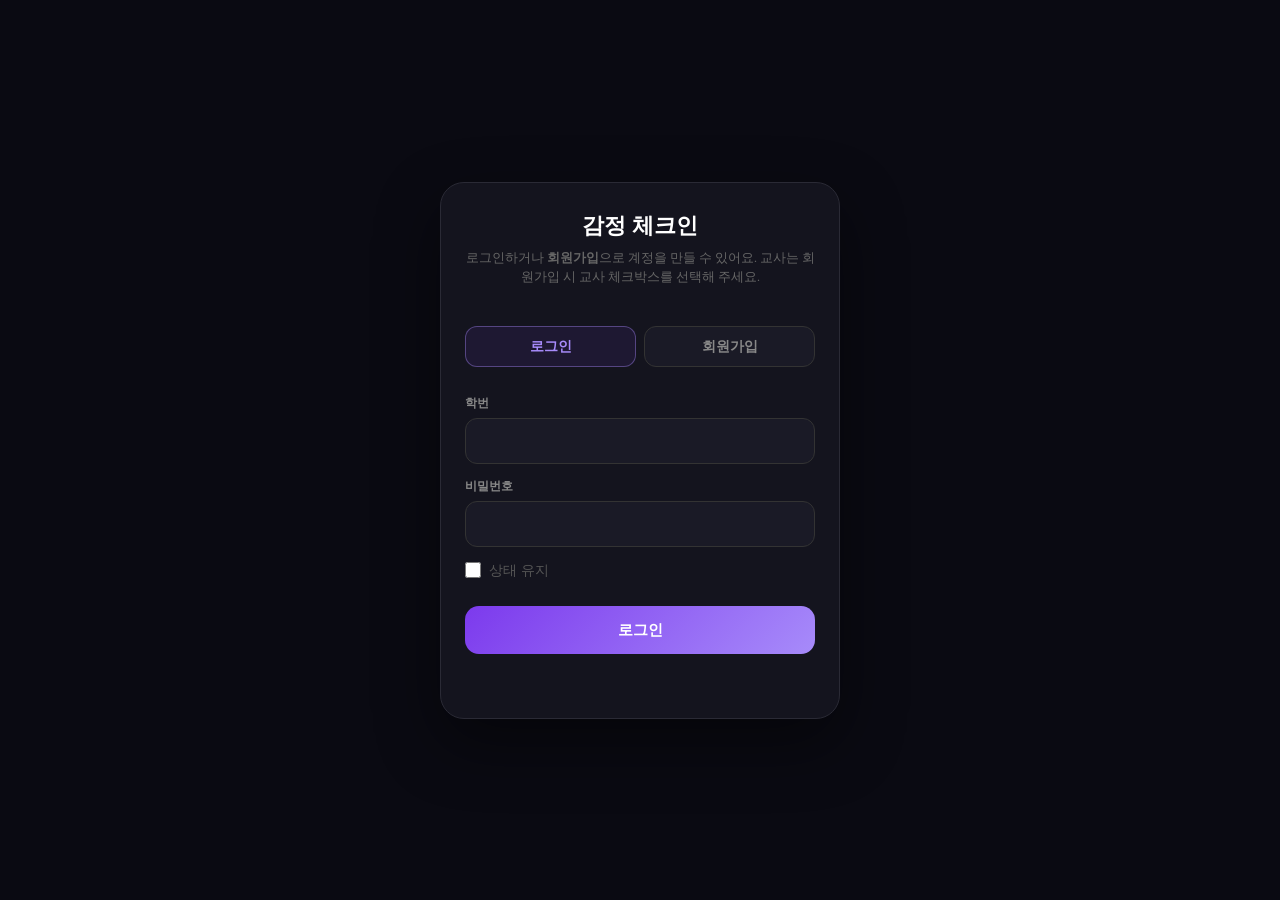
==== index.html @ 7adc5b98 "학번: numbers only, remove letter hint text" ====
<!DOCTYPE html>
<html lang="ko">
<head>
  <meta charset="UTF-8">
  <meta name="viewport" content="width=device-width, initial-scale=1.0">
  <title>감정 체크인</title>
  <link rel="icon" href="data:image/svg+xml,%3Csvg xmlns='http://www.w3.org/2000/svg' viewBox='0 0 32 32'%3E%3Ctext y='26' font-size='24'%3E💜%3C/text%3E%3C/svg%3E">
  <script>
    (function () {
      try {
        if (localStorage.getItem('emotion-checkin-theme') === 'light') {
          document.documentElement.setAttribute('data-theme', 'light');
        }
      } catch (e) {}
    })();
  </script>
  <link rel="stylesheet" href="css/style.css">
  <link rel="stylesheet" href="css/components.css">
  <link rel="stylesheet" href="css/theme-light.css">
  <link rel="stylesheet" href="css/animations.css">
</head>
<body class="student-app">

  <div id="auth-gate" class="auth-gate" aria-label="로그인">
    <div class="auth-card">
      <h1 class="auth-title">감정 체크인</h1>
      <p class="auth-lead">로그인하거나 <strong>회원가입</strong>으로 계정을 만들 수 있어요. 교사는 회원가입 시 교사 체크박스를 선택해 주세요.</p>
      <p id="auth-error-global" class="auth-msg auth-msg--error"></p>
      <div class="auth-tabs" role="tablist" aria-label="로그인 또는 회원가입">
        <button type="button" class="auth-tab active" id="auth-tab-login" role="tab" aria-selected="true" data-auth-tab="login">로그인</button>
        <button type="button" class="auth-tab" id="auth-tab-signup" role="tab" aria-selected="false" data-auth-tab="signup">회원가입</button>
      </div>
      <div id="auth-panel-login" class="auth-panel">
        <form id="form-login" class="auth-form" autocomplete="on">
          <label class="auth-label" for="login-userid">학번</label>
          <input class="auth-input" id="login-userid" autocomplete="username" inputmode="numeric" pattern="\d*" required>
          <label class="auth-label" for="login-password">비밀번호</label>
          <input class="auth-input" type="password" id="login-password" autocomplete="current-password" required>
          <label class="auth-check-label">
            <input type="checkbox" id="login-remember"> 상태 유지
          </label>
          <button type="submit" class="auth-submit">로그인</button>
          <p id="auth-error-login" class="auth-msg auth-msg--error"></p>
        </form>
      </div>
      <div id="auth-panel-signup" class="auth-panel" style="display:none;">
        <form id="form-signup" class="auth-form" autocomplete="on">
          <label class="auth-label" for="signup-name">이름</label>
          <input class="auth-input" id="signup-name" maxlength="30" placeholder="홍길동" autocomplete="name" required>
          <label class="auth-label" for="signup-userid">학번</label>
          <input class="auth-input" id="signup-userid" maxlength="20" autocomplete="username" inputmode="numeric" pattern="\d*" placeholder="숫자만 입력" required>
          <label class="auth-label" for="signup-password">비밀번호 <span class="auth-hint">(6자 이상)</span></label>
          <input class="auth-input" type="password" id="signup-password" autocomplete="new-password" required>
          <label class="auth-label" for="signup-password2">비밀번호 확인</label>
          <input class="auth-input" type="password" id="signup-password2" autocomplete="new-password" required>
          <label class="auth-check-label">
            <input type="checkbox" id="signup-is-teacher"
              onchange="var w=document.getElementById('signup-teacher-code-wrap');w.style.display=this.checked?'block':'none';"> 교사 계정으로 가입
          </label>
          <div id="signup-teacher-code-wrap" style="display:none;">
            <label class="auth-label" for="signup-teacher-code">교사 인증코드</label>
            <input class="auth-input" id="signup-teacher-code" maxlength="10" autocomplete="off" placeholder="인증코드 입력">
          </div>
          <button type="submit" class="auth-submit">가입하기</button>
          <p id="auth-error-signup" class="auth-msg auth-msg--error"></p>
        </form>
      </div>
    </div>
  </div>

  <div id="phone" class="phone" style="display:none;">
    <div class="status-bar">
      <span id="status-bar-clock" class="status-bar-clock" aria-live="polite" title="24시간 형식">--:--</span>
      <span class="status-bar-wifi" aria-hidden="true" title="Wi‑Fi">
        <svg xmlns="http://www.w3.org/2000/svg" width="20" height="20" viewBox="0 0 24 24" fill="none" stroke="currentColor" stroke-width="2" stroke-linecap="round" stroke-linejoin="round">
          <path d="M5 12.55a11 11 0 0 1 14.08 0" />
          <path d="M1.42 9a16 16 0 0 1 21.16 0" />
          <path d="M8.53 16.11a6 6 0 0 1 6.95 0" />
          <line x1="12" y1="20" x2="12.01" y2="20" />
        </svg>
      </span>
    </div>

    <!-- 홈 화면 -->
    <div class="screen active" id="s-home">
      <div class="scroll-area">
        <div id="teacher-banner" class="teacher-banner" style="display:none;" role="status">
          <div class="teacher-banner-inner">
            <span class="teacher-banner-label">전체 공지</span>
            <p class="teacher-banner-text" id="teacher-banner-text"></p>
            <button type="button" class="teacher-banner-close" id="teacher-banner-close" aria-label="닫기">×</button>
          </div>
        </div>
        <p class="home-display-name" id="home-display-name"></p>
        <p id="home-class-badge" class="home-class-badge" style="display:none;" role="status"></p>
        <p class="greeting">안녕하세요! 👋</p>
        <p class="sub">오늘 기분은 어때요?</p>
        <div class="big-card">
          <div class="emo-row">
            <div class="big-emo" id="today-emo">😊</div>
            <div class="emo-info">
              <h2 id="today-label">기분 좋음</h2>
              <p id="today-time">오늘 · --:--</p>
              <span class="emo-tag">😊 Happy</span>
            </div>
          </div>
        </div>
        <p class="section-title">최근 기록</p>
        <div id="recent-logs"></div>
      </div>
    </div>

    <!-- 기록 화면 -->
    <div class="screen" id="s-hist">
      <div class="screen-header">
        <h1>기록 목록</h1>
        <p>모든 감정 기록을 확인하세요</p>
      </div>
      <div class="scroll-area">
        <div id="history-list"></div>
      </div>
    </div>

    <!-- 통계 화면 -->
    <div class="screen" id="s-stat">
      <div class="screen-header">
        <h1>통계</h1>
        <p>이번 주 감정 흐름</p>
      </div>
      <div class="scroll-area">
        <div class="stats-row">
          <div class="stats-mini">
            <div class="stats-num" id="total-count">0</div>
            <div class="stats-lbl">총 기록</div>
          </div>
          <div class="stats-mini">
            <div class="stats-num" id="top-emo">-</div>
            <div class="stats-lbl">최다 감정</div>
          </div>
          <div class="stats-mini">
            <div class="stats-num" id="streak">0</div>
            <div class="stats-lbl">연속 기록</div>
          </div>
        </div>
        <div class="stat-card">
          <p class="stat-title">주간 감정 차트</p>
          <div class="week-bars" id="week-chart"></div>
        </div>
        <div class="stat-card">
          <p class="stat-title">감정 비율</p>
          <div id="ratio-chart"></div>
        </div>
        <div class="stat-card">
          <p class="stat-title">감정 달력</p>
          <p class="stat-cal-desc">날짜를 누르면 그날 기록과 메모를 볼 수 있어요.</p>
          <div class="student-cal-nav">
            <button type="button" class="student-cal-nav-btn" id="student-cal-prev" aria-label="이전 달">◀</button>
            <span id="student-cal-label" class="student-cal-label">—</span>
            <button type="button" class="student-cal-nav-btn" id="student-cal-next" aria-label="다음 달">▶</button>
          </div>
          <div class="student-cal-weekdays" aria-hidden="true">
            <span>일</span><span>월</span><span>화</span><span>수</span><span>목</span><span>금</span><span>토</span>
          </div>
          <div id="student-calendar" class="student-cal-grid"></div>
          <div id="student-day-detail" class="student-day-detail">
            <p class="student-day-placeholder">날짜를 선택해 주세요</p>
          </div>
        </div>
      </div>
    </div>

    <!-- 설정 화면 -->
    <div class="screen" id="s-set">
      <div class="screen-header">
        <h1>설정</h1>
        <p>앱 환경을 설정하세요</p>
      </div>
      <div class="scroll-area">
        <div style="text-align:center;margin-bottom:20px;">
          <div class="avatar-circle">🎓</div>
          <p class="profile-name" id="settings-profile-name">—</p>
          <p class="profile-sub" id="profile-readonly-summary"></p>
          <p class="profile-sub">이름·번호(자리) 등 변경은 선생님께 요청해 주세요.</p>
        </div>
        <div class="set-section">
          <p class="set-label">학급 연결</p>
          <p class="set-sub" id="settings-class-hint">선생님이 알려 준 학급 코드를 입력하면 홈에 학급 이름이 표시돼요. (로그인 화면에서는 연결할 수 없어요.)</p>
          <p id="settings-class-linked" class="settings-class-linked" style="display:none;"></p>
          <div id="settings-class-form-wrap">
            <label class="auth-label" for="settings-class-code-input">학급 코드</label>
            <input class="name-input" id="settings-class-code-input" maxlength="12" autocomplete="off" autocapitalize="characters" placeholder="6자리 코드" inputmode="text" style="width:100%;max-width:280px;box-sizing:border-box;">
            <div style="margin-top:10px;display:flex;flex-wrap:wrap;gap:8px;align-items:center;">
              <button type="button" class="profile-unlock-btn" id="settings-class-link-btn">연결하기</button>
              <button type="button" class="profile-unlock-btn" id="settings-class-unlink-btn" style="opacity:0.85;">연결 해제</button>
            </div>
          </div>
          <p id="settings-class-msg" class="auth-msg" style="margin-top:10px;"></p>
        </div>
        <div class="set-section">
          <div class="set-row">
            <div><p class="set-label">다크 모드</p></div>
            <div class="toggle on" id="t-dark" role="switch" aria-checked="true" aria-label="다크 모드"></div>
          </div>
        </div>
        <div class="set-section">
          <div class="set-row" onclick="signOutStudent()" style="cursor:pointer">
            <p class="set-label set-text-muted">로그아웃</p>
            <span class="set-text-arrow">→</span>
          </div>
        </div>
        <div class="set-section">
          <p class="set-label" style="color:#f87171;">계정 삭제</p>
          <p class="set-sub">이 기기에 저장된 <strong>로그인 정보·감정 기록·학급 코드 연결</strong>이 모두 지워져요. 되돌릴 수 없어요.</p>
          <label class="auth-label" for="settings-delete-account-password">비밀번호 확인</label>
          <input class="name-input" type="password" id="settings-delete-account-password" autocomplete="current-password" placeholder="현재 비밀번호" style="width:100%;max-width:280px;box-sizing:border-box;">
          <div style="margin-top:12px;">
            <button type="button" class="profile-unlock-btn" id="settings-delete-account-btn" style="border-color:#f87171;color:#fca5a5;">계정 영구 삭제</button>
          </div>
          <p id="settings-delete-account-msg" class="auth-msg auth-msg--error" style="margin-top:10px;"></p>
        </div>
        <div class="set-section">
          <div class="set-row" onclick="clearData()" style="cursor:pointer">
            <p class="set-label" style="color:#f472b6;">데이터 초기화</p>
            <span class="set-text-arrow">→</span>
          </div>
          <div class="set-row">
            <p class="set-label set-text-version">앱 버전</p>
            <span class="set-text-version" style="font-size:12px;">v1.0.0</span>
          </div>
        </div>
      </div>
    </div>

    <!-- 하단 네비게이션 -->
    <div class="nav-bar">
      <button class="nav-btn active" id="nb-home" onclick="showScreen('home')">
        <span class="icon">🏠</span><span class="label">홈</span>
      </button>
      <button class="nav-btn" id="nb-hist" onclick="showScreen('hist')">
        <span class="icon">📋</span><span class="label">기록</span>
      </button>
      <button class="nav-center" onclick="openModal()">➕</button>
      <button class="nav-btn" id="nb-stat" onclick="showScreen('stat')">
        <span class="icon">📊</span><span class="label">통계</span>
      </button>
      <button class="nav-btn" id="nb-set" onclick="showScreen('set')">
        <span class="icon">⚙️</span><span class="label">설정</span>
      </button>
    </div>

    <!-- 감정 입력 모달 -->
    <div class="modal-overlay" id="modal" onclick="if(event.target===this)closeModal()">
      <div class="modal">
        <div class="modal-handle"></div>
        <p class="modal-title">오늘 기분이 어때요?</p>
        <div class="emo-picker">
          <button class="emo-opt selected" data-emo="😊" data-label="기분 좋음" onclick="pickEmo(this)">😊</button>
          <button class="emo-opt" data-emo="😐" data-label="보통" onclick="pickEmo(this)">😐</button>
          <button class="emo-opt" data-emo="😢" data-label="슬픔" onclick="pickEmo(this)">😢</button>
          <button class="emo-opt" data-emo="😡" data-label="화남" onclick="pickEmo(this)">😡</button>
          <button class="emo-opt" data-emo="😴" data-label="피곤함" onclick="pickEmo(this)">😴</button>
        </div>
        <textarea class="note-input" id="note-input" rows="3"
          placeholder="오늘 있었던 일을 짧게 적어보세요 (선택)"></textarea>
        <button class="save-btn" onclick="saveEmo()">저장하기 ✓</button>
      </div>
    </div>
  </div>

  <script src="js/core/paths.js"></script>
  <script src="js/core/api.js"></script>
  <script src="js/core/cross-tab.js"></script>
  <script src="js/core/storage.js"></script>
  <script src="js/core/student-accounts.js"></script>
  <script src="js/student/charts.js"></script>
  <script src="js/student/ui.js"></script>
  <script src="js/student/student-class-link.js"></script>
  <script src="js/student/auth.js"></script>
  <script src="js/student/theme.js"></script>
  <script src="js/student/app.js"></script>
</body>
</html>
---- css/style.css ----
/* ===========================
   css/style.css
   전체 색상, 폰트, 기본 레이아웃
=========================== */

@import url('https://fonts.googleapis.com/css2?family=Nunito:wght@400;600;700;800&display=swap');

* {
  margin: 0;
  padding: 0;
  box-sizing: border-box;
}

body {
  background: #0a0a12;
  display: flex;
  justify-content: center;
  align-items: center;
  min-height: 100vh;
  font-family: 'Nunito', sans-serif;
}

/* 폰 전체 틀 */
.phone {
  width: 375px;
  height: 780px;
  border-radius: 44px;
  background: #0f0f14;
  border: 2px solid #2a2a35;
  overflow: hidden;
  display: flex;
  flex-direction: column;
  position: relative;
  box-shadow: 0 32px 80px rgba(0, 0, 0, 0.5);
}

/* 상단 상태바 */
.status-bar {
  display: flex;
  justify-content: space-between;
  align-items: center;
  padding: 14px 24px 6px;
  font-size: 12px;
  font-weight: 700;
  color: #fff;
  flex-shrink: 0;
}

.status-bar-clock {
  font-variant-numeric: tabular-nums;
  letter-spacing: 0.03em;
  min-width: 5.2em;
  text-align: left;
}

.status-bar-wifi {
  display: flex;
  align-items: center;
  opacity: 0.92;
}

.status-bar-wifi svg {
  display: block;
}

/* 화면 전환 영역 */
.screen {
  flex: 1;
  overflow: hidden;
  display: none;
  flex-direction: column;
}

.screen.active {
  display: flex;
}

/* 스크롤 영역 */
.scroll-area {
  flex: 1;
  overflow-y: auto;
  padding: 0 20px 20px;
  scrollbar-width: none;
}

.scroll-area::-webkit-scrollbar {
  display: none;
}

/* 화면 상단 헤더 */
.screen-header {
  padding: 0 20px 12px;
  flex-shrink: 0;
}

.screen-header h1 {
  font-size: 22px;
  font-weight: 800;
  color: #fff;
  margin: 10px 0 2px;
}

.screen-header p {
  font-size: 12px;
  color: #666;
}

/* 텍스트 스타일 */
.greeting {
  font-size: 22px;
  font-weight: 800;
  color: #fff;
  margin: 12px 0 4px;
}

.sub {
  font-size: 13px;
  color: #888;
  margin-bottom: 16px;
}

.section-title {
  font-size: 13px;
  font-weight: 700;
  color: #888;
  letter-spacing: 0.5px;
  text-transform: uppercase;
  margin: 16px 0 10px;
}

/* 설정 화면 텍스트 */
.profile-name {
  color: #fff;
  font-weight: 700;
  font-size: 16px;
  margin: 4px 0 2px;
}

.profile-sub {
  color: #666;
  font-size: 12px;
}

.grade-text {
  color: #a78bfa;
  font-weight: 700;
  font-size: 14px;
}

/* 통계 숫자 */
.stats-num {
  font-size: 28px;
  font-weight: 800;
  color: #a78bfa;
  margin: 0 0 2px;
}

.stats-lbl {
  font-size: 12px;
  color: #666;
}

/* ===========================
   데스크톱 / 큰 화면
   폰 목업을 유지하되 PC에서 높이·너비를 쓰기 좋게 맞춤
=========================== */
@media (min-width: 768px) {
  body.student-app {
    padding: 20px;
    align-items: flex-start;
    min-height: 100vh;
  }

  body.student-app .phone {
    width: min(420px, calc(100vw - 40px));
    height: min(780px, calc(100vh - 40px));
    max-height: none;
    border-radius: 36px;
  }
}

@media (min-width: 1024px) {
  body.student-app {
    align-items: center;
  }

  body.student-app .phone {
    width: min(480px, calc(100vw - 48px));
    height: min(860px, calc(100vh - 48px));
  }
}
---- css/components.css ----
/* ===========================
   css/components.css
   카드, 버튼, 네비게이션 등 부품 스타일
=========================== */

/* 오늘 감정 큰 카드 */
.big-card {
  background: linear-gradient(135deg, #1e1e2e, #252535);
  border-radius: 24px;
  padding: 20px;
  margin-bottom: 14px;
  border: 1px solid #2e2e42;
}

.big-card .emo-row {
  display: flex;
  align-items: center;
  gap: 14px;
}

.big-emo {
  font-size: 52px;
  line-height: 1;
}

.emo-info h2 {
  font-size: 18px;
  font-weight: 800;
  color: #fff;
  margin: 0 0 4px;
}

.emo-info p {
  font-size: 12px;
  color: #888;
  margin: 0;
}

.emo-tag {
  display: inline-block;
  background: #2e2e42;
  color: #aaa;
  font-size: 11px;
  border-radius: 8px;
  padding: 3px 10px;
  margin-top: 8px;
}

/* 최근 기록 카드 */
.log-card {
  background: #1a1a26;
  border-radius: 16px;
  padding: 14px;
  margin-bottom: 10px;
  border: 1px solid #252535;
  display: flex;
  align-items: center;
  gap: 12px;
}

.log-emo {
  font-size: 28px;
  flex-shrink: 0;
}

.log-info {
  flex: 1;
}

.log-info .log-title {
  font-size: 14px;
  font-weight: 700;
  color: #e8e8f0;
  margin: 0 0 2px;
}

.log-info .log-sub {
  font-size: 12px;
  color: #666;
  margin: 0;
}

.log-time {
  font-size: 11px;
  color: #555;
  text-align: right;
}

/* 기록 목록 아이템 */
.hist-item {
  background: #1a1a26;
  border-radius: 16px;
  padding: 14px 16px;
  margin-bottom: 10px;
  border: 1px solid #252535;
  display: flex;
  align-items: center;
  gap: 12px;
}

.hist-date {
  font-size: 10px;
  color: #666;
  background: #22223a;
  padding: 3px 8px;
  border-radius: 8px;
  white-space: nowrap;
}

/* 통계 카드 */
.stat-card {
  background: #1a1a26;
  border-radius: 20px;
  padding: 18px;
  margin-bottom: 14px;
  border: 1px solid #252535;
}

.stat-title {
  font-size: 13px;
  font-weight: 700;
  color: #888;
  margin: 0 0 14px;
}

.stats-row {
  display: flex;
  gap: 10px;
  margin-bottom: 14px;
}

.stats-mini {
  flex: 1;
  background: #1e1e2e;
  border-radius: 14px;
  padding: 14px;
  text-align: center;
  border: 1px solid #252535;
}

/* 주간 차트 */
.week-bars {
  display: flex;
  align-items: flex-end;
  gap: 6px;
  height: 70px;
}

.bar-wrap {
  flex: 1;
  display: flex;
  flex-direction: column;
  align-items: center;
  gap: 4px;
  height: 100%;
  justify-content: flex-end;
}

.bar {
  width: 100%;
  border-radius: 6px 6px 0 0;
}

.bar-lbl {
  font-size: 10px;
  color: #666;
}

/* 감정 비율 바 */
.ratio-row {
  display: flex;
  align-items: center;
  gap: 10px;
  margin-bottom: 10px;
}

.ratio-emo {
  font-size: 18px;
  width: 28px;
  text-align: center;
}

.ratio-bar-bg {
  flex: 1;
  height: 8px;
  background: #2a2a38;
  border-radius: 4px;
  overflow: hidden;
}

.ratio-bar-fill {
  height: 100%;
  border-radius: 4px;
  transition: width 0.5s ease;
}

.ratio-pct {
  font-size: 12px;
  color: #888;
  min-width: 30px;
  text-align: right;
}

.stat-cal-desc {
  font-size: 11px;
  color: #666;
  line-height: 1.4;
  margin: -8px 0 12px;
}

/* 통계 — 감정 달력 */
.student-cal-nav {
  display: flex;
  align-items: center;
  justify-content: space-between;
  margin-bottom: 8px;
}

.student-cal-nav-btn {
  padding: 6px 12px;
  border: 1px solid #333;
  border-radius: 10px;
  background: #252535;
  color: #ccc;
  font-size: 12px;
  cursor: pointer;
  font-family: 'Nunito', sans-serif;
}

.student-cal-nav-btn:active {
  background: #333;
}

.student-cal-label {
  font-size: 14px;
  font-weight: 800;
  color: #e8e8f0;
}

.student-cal-weekdays {
  display: grid;
  grid-template-columns: repeat(7, 1fr);
  gap: 3px;
  margin-bottom: 4px;
  text-align: center;
  font-size: 9px;
  font-weight: 700;
  color: #555;
}

.student-cal-grid {
  display: grid;
  grid-template-columns: repeat(7, 1fr);
  gap: 3px;
}

.student-cal-cell {
  aspect-ratio: 1;
  min-height: 0;
  min-width: 0;
  border: 1px solid #252535;
  border-radius: 8px;
  background: #1e1e2e;
  display: flex;
  flex-direction: column;
  align-items: center;
  justify-content: center;
  gap: 1px;
  padding: 2px;
  cursor: pointer;
  font-family: 'Nunito', sans-serif;
  color: inherit;
}

.student-cal-cell:hover:not(.student-cal-out):not(.student-cal-disabled) {
  border-color: #a78bfa66;
  background: #252038;
}

.student-cal-cell.student-cal-out {
  background: transparent;
  border-color: transparent;
  cursor: default;
  pointer-events: none;
}

.student-cal-cell.student-cal-disabled {
  cursor: default;
  opacity: 0.45;
}

.student-cal-cell.student-cal-today {
  border-color: #a78bfa88;
}

.student-cal-cell.student-cal-selected {
  border-color: #a78bfa;
  background: #1e1832;
}

.student-cal-cell .student-cal-daynum {
  font-size: 9px;
  font-weight: 700;
  color: #888;
}

.student-cal-cell .student-cal-emo {
  font-size: 14px;
  line-height: 1;
}

.student-day-detail {
  margin-top: 12px;
  padding: 12px;
  background: #16161f;
  border-radius: 14px;
  border: 1px solid #252535;
  min-height: 56px;
}

.student-day-placeholder {
  font-size: 12px;
  color: #555;
  margin: 0;
  text-align: center;
  padding: 6px 0;
}

.student-day-head {
  font-size: 12px;
  font-weight: 800;
  color: #a78bfa;
  margin: 0 0 10px;
}

.student-day-entry {
  padding: 8px 0;
  border-bottom: 1px solid #252535;
}

.student-day-entry:last-child {
  border-bottom: none;
  padding-bottom: 0;
}

.student-day-entry-top {
  display: flex;
  align-items: center;
  gap: 6px;
  margin-bottom: 2px;
}

.student-day-entry-emo {
  font-size: 18px;
}

.student-day-entry-label {
  font-size: 12px;
  font-weight: 700;
  color: #e8e8f0;
}

.student-day-entry-time {
  font-size: 10px;
  color: #555;
  margin-left: auto;
}

.student-day-entry-note {
  font-size: 11px;
  color: #888;
  line-height: 1.4;
  margin: 0;
  padding-left: 24px;
}

.student-day-empty {
  font-size: 12px;
  color: #666;
  margin: 0;
  text-align: center;
}

/* 하단 네비게이션 */
.nav-bar {
  height: 70px;
  background: #14141e;
  border-top: 1px solid #1e1e2e;
  display: flex;
  align-items: center;
  justify-content: space-around;
  padding: 0 8px;
  flex-shrink: 0;
}

.nav-btn {
  display: flex;
  flex-direction: column;
  align-items: center;
  gap: 3px;
  background: none;
  border: none;
  cursor: pointer;
  padding: 8px 10px;
  border-radius: 12px;
  flex: 1;
}

.nav-btn .icon {
  font-size: 20px;
}

.nav-btn .label {
  font-size: 10px;
  font-weight: 600;
  color: #555;
}

.nav-btn.active .label {
  color: #a78bfa;
}

.nav-center {
  width: 52px;
  height: 52px;
  border-radius: 50%;
  background: linear-gradient(135deg, #a78bfa, #7c3aed);
  display: flex;
  align-items: center;
  justify-content: center;
  font-size: 26px;
  cursor: pointer;
  border: none;
  box-shadow: 0 4px 20px rgba(167, 139, 250, 0.4);
  flex-shrink: 0;
  line-height: 1;
}

/* 모달 */
.modal-overlay {
  display: none;
  position: absolute;
  inset: 0;
  background: rgba(0, 0, 0, 0.7);
  z-index: 100;
  align-items: flex-end;
  border-radius: 44px;
  overflow: hidden;
}

.modal-overlay.open {
  display: flex;
}

.modal {
  background: #16161f;
  border-radius: 28px 28px 0 0;
  padding: 24px 20px 32px;
  width: 100%;
}

.modal-handle {
  width: 36px;
  height: 4px;
  background: #333;
  border-radius: 2px;
  margin: 0 auto 20px;
}

.modal-title {
  font-size: 18px;
  font-weight: 800;
  color: #fff;
  margin: 0 0 20px;
  text-align: center;
}

.emo-picker {
  display: flex;
  justify-content: space-around;
  margin-bottom: 20px;
}

.emo-opt {
  font-size: 36px;
  cursor: pointer;
  padding: 10px;
  border-radius: 14px;
  border: 2px solid transparent;
  background: none;
}

.emo-opt.selected {
  border-color: #a78bfa;
  background: #1e1832;
}

.note-input {
  width: 100%;
  background: #1e1e2c;
  border: 1px solid #2a2a3e;
  border-radius: 14px;
  color: #e8e8f0;
  font-family: 'Nunito', sans-serif;
  font-size: 14px;
  padding: 12px 14px;
  resize: none;
  outline: none;
}

.note-input::placeholder {
  color: #555;
}

.save-btn {
  width: 100%;
  background: linear-gradient(135deg, #a78bfa, #7c3aed);
  color: #fff;
  font-family: 'Nunito', sans-serif;
  font-size: 15px;
  font-weight: 800;
  border: none;
  border-radius: 16px;
  padding: 15px;
  cursor: pointer;
  margin-top: 14px;
}

/* 설정 화면 */
.set-section {
  background: #1a1a26;
  border-radius: 20px;
  padding: 18px;
  margin-bottom: 12px;
  border: 1px solid #252535;
}

.set-row {
  display: flex;
  align-items: center;
  justify-content: space-between;
  padding: 10px 0;
  border-bottom: 1px solid #252535;
}

.set-row:last-child {
  border-bottom: none;
}

.set-label {
  font-size: 14px;
  color: #ccc;
  font-weight: 600;
}

.set-sub {
  font-size: 12px;
  color: #666;
}

/* 토글 스위치 — OFF: 어두운 트랙·회색 손잡이 / ON: 보라 트랙·흰 손잡이 */
.toggle {
  width: 52px;
  height: 30px;
  border-radius: 15px;
  position: relative;
  cursor: pointer;
  flex-shrink: 0;
  box-sizing: border-box;
  background: #252532;
  border: 2px solid #4b4b5c;
  box-shadow: inset 0 2px 5px rgba(0, 0, 0, 0.45);
  transition: background 0.22s ease, border-color 0.22s ease, box-shadow 0.22s ease;
}

.toggle.on {
  background: linear-gradient(180deg, #a78bfa 0%, #6d28d9 55%, #5b21b6 100%);
  border-color: #c4b5fd;
  box-shadow:
    inset 0 1px 0 rgba(255, 255, 255, 0.28),
    0 0 0 1px rgba(124, 58, 237, 0.45),
    0 2px 10px rgba(109, 40, 217, 0.35);
}

.toggle::after {
  content: '';
  position: absolute;
  top: 50%;
  left: 3px;
  width: 22px;
  height: 22px;
  margin-top: -11px;
  background: #b8b8c8;
  border-radius: 50%;
  box-shadow: 0 2px 5px rgba(0, 0, 0, 0.4);
  transition: left 0.22s ease, background 0.22s ease, box-shadow 0.22s ease;
}

.toggle.on::after {
  left: calc(100% - 3px - 22px);
  background: #fff;
  box-shadow: 0 2px 8px rgba(0, 0, 0, 0.35);
}

.toggle:focus-visible {
  outline: 2px solid #a78bfa;
  outline-offset: 3px;
}

/* 이름 입력 */
.name-input {
  background: #252535;
  border: 1px solid #333;
  border-radius: 10px;
  color: #e8e8f0;
  font-family: 'Nunito', sans-serif;
  font-size: 14px;
  padding: 8px 12px;
  outline: none;
  width: 140px;
  text-align: right;
}

.name-input:disabled {
  opacity: 0.55;
  cursor: not-allowed;
}

/* 설정 — 매일 알림 시각 (type=time) */
.remind-time-block {
  margin-top: 4px;
  padding-top: 14px;
  border-top: 1px solid #252535;
}

.remind-time-block__label {
  display: flex;
  align-items: center;
  justify-content: space-between;
  gap: 12px;
  margin-bottom: 10px;
  font-size: 13px;
  font-weight: 700;
  color: #b8b8cc;
  font-family: 'Nunito', sans-serif;
}

.remind-time-block__badge {
  flex-shrink: 0;
  font-size: 10px;
  font-weight: 800;
  letter-spacing: 0.05em;
  padding: 4px 9px;
  border-radius: 8px;
  background: linear-gradient(180deg, #2a2438, #1e1a2e);
  color: #ddd6fe;
  border: 1px solid #a78bfa55;
}

.remind-time-block--off {
  opacity: 0.72;
}

.remind-time-block--off .remind-time-block__badge {
  opacity: 0.75;
}

.remind-time-input.name-input {
  width: 100%;
  max-width: none;
  min-height: 48px;
  padding: 12px 16px;
  font-size: 1.25rem;
  font-weight: 700;
  font-variant-numeric: tabular-nums;
  letter-spacing: 0.06em;
  border-radius: 14px;
  border-width: 2px;
  border-color: #3d3d52;
  text-align: center;
  box-sizing: border-box;
  color-scheme: dark;
  transition:
    border-color 0.2s ease,
    box-shadow 0.2s ease,
    background 0.2s ease;
}

.remind-time-input.name-input:hover:not(:disabled) {
  border-color: #5b5b72;
  background: #2a2a38;
}

.remind-time-input.name-input:focus {
  border-color: #a78bfa;
  box-shadow: 0 0 0 3px rgba(167, 139, 250, 0.28);
}

.remind-time-input.name-input::-webkit-calendar-picker-indicator {
  cursor: pointer;
  opacity: 0.9;
  padding: 4px;
  margin-left: 4px;
  border-radius: 8px;
  filter: invert(0.88) brightness(1.15);
}

.remind-time-input.name-input:hover:not(:disabled)::-webkit-calendar-picker-indicator {
  background: rgba(167, 139, 250, 0.2);
}

.profile-guard-field:disabled {
  opacity: 0.55;
  cursor: not-allowed;
}

.set-profile-unlock-row {
  display: flex;
  gap: 8px;
  align-items: stretch;
  margin-top: 6px;
}

.set-profile-unlock-row .name-input {
  flex: 1;
  width: auto;
  min-width: 0;
  text-align: left;
}

.profile-unlock-btn {
  flex-shrink: 0;
  padding: 8px 16px;
  border-radius: 10px;
  border: none;
  background: linear-gradient(135deg, #7c3aed, #a78bfa);
  color: #fff;
  font-weight: 700;
  font-size: 13px;
  cursor: pointer;
  font-family: 'Nunito', sans-serif;
}

/* 아바타 */
.avatar-circle {
  width: 60px;
  height: 60px;
  border-radius: 50%;
  background: linear-gradient(135deg, #a78bfa, #7c3aed);
  display: flex;
  align-items: center;
  justify-content: center;
  font-size: 28px;
  margin: 0 auto 8px;
}

/* 교사 화면에서 보낸 메시지 (홈 상단) */
.teacher-banner {
  margin-bottom: 14px;
}

.teacher-banner-inner {
  position: relative;
  background: linear-gradient(135deg, #1e1832, #252035);
  border: 1px solid #a78bfa44;
  border-radius: 16px;
  padding: 12px 36px 12px 14px;
}

.teacher-banner-label {
  display: block;
  font-size: 11px;
  font-weight: 800;
  color: #a78bfa;
  text-transform: uppercase;
  letter-spacing: 0.06em;
  margin-bottom: 4px;
}

.teacher-banner-text {
  font-size: 14px;
  color: #e8e8f0;
  line-height: 1.45;
  margin: 0;
}

.teacher-banner-close {
  position: absolute;
  top: 8px;
  right: 8px;
  width: 28px;
  height: 28px;
  border: none;
  border-radius: 8px;
  background: #ffffff14;
  color: #aaa;
  font-size: 18px;
  line-height: 1;
  cursor: pointer;
}

.teacher-banner-close:hover {
  background: #ffffff22;
  color: #fff;
}

/* 다른 창·탭 연동 안내 (설정) */
.sync-hint {
  font-size: 11px;
  color: #666;
  line-height: 1.5;
  padding: 8px 0 4px;
  margin: 0;
  border-bottom: 1px solid #252535;
}

.sync-hint strong {
  color: #a78bfa;
  font-weight: 700;
}

/* 로그인 / 회원가입 */
.auth-gate {
  position: fixed;
  inset: 0;
  z-index: 2000;
  display: flex;
  align-items: center;
  justify-content: center;
  padding: 24px;
  background: #0a0a12;
}

.auth-card {
  width: 100%;
  max-width: 400px;
  max-height: calc(100vh - 48px);
  overflow-y: auto;
  background: #14141e;
  border: 1px solid #2a2a35;
  border-radius: 24px;
  padding: 28px 24px 32px;
  box-shadow: 0 24px 64px rgba(0, 0, 0, 0.45);
}

.auth-title {
  font-size: 22px;
  font-weight: 800;
  color: #fff;
  text-align: center;
  margin: 0 0 8px;
}

.auth-lead {
  font-size: 13px;
  color: #666;
  text-align: center;
  line-height: 1.5;
  margin: 0 0 20px;
}

.auth-tabs {
  display: flex;
  gap: 8px;
  margin-bottom: 20px;
}

.auth-tab {
  flex: 1;
  padding: 10px;
  border: 1px solid #333;
  border-radius: 12px;
  background: #1a1a26;
  color: #888;
  font-size: 14px;
  font-weight: 700;
  font-family: 'Nunito', sans-serif;
  cursor: pointer;
}

.auth-tab.active {
  border-color: #a78bfa66;
  background: #1e1832;
  color: #a78bfa;
}

.auth-form {
  display: flex;
  flex-direction: column;
  gap: 6px;
}

.auth-label {
  font-size: 12px;
  font-weight: 700;
  color: #888;
  margin-top: 8px;
}

.auth-hint {
  font-weight: 600;
  color: #555;
}

.auth-input {
  width: 100%;
  padding: 12px 14px;
  border-radius: 12px;
  border: 1px solid #333;
  background: #1a1a26;
  color: #e8e8f0;
  font-size: 15px;
  font-family: 'Nunito', sans-serif;
  outline: none;
  box-sizing: border-box;
}

.auth-input:focus {
  border-color: #a78bfa88;
}

.auth-submit {
  margin-top: 16px;
  width: 100%;
  padding: 14px;
  border: none;
  border-radius: 14px;
  background: linear-gradient(135deg, #7c3aed, #a78bfa);
  color: #fff;
  font-size: 15px;
  font-weight: 800;
  font-family: 'Nunito', sans-serif;
  cursor: pointer;
}

.auth-submit:hover {
  filter: brightness(1.06);
}

.auth-check-label {
  display: flex;
  align-items: center;
  gap: 8px;
  font-size: 14px;
  color: var(--text-secondary, #555);
  margin: 8px 0 4px;
  cursor: pointer;
  user-select: none;
}
.auth-check-label input[type="checkbox"] {
  width: 16px;
  height: 16px;
  cursor: pointer;
  accent-color: var(--accent, #4f8ef7);
}

.auth-msg {
  font-size: 12px;
  min-height: 18px;
  margin: 8px 0 0;
  line-height: 1.4;
}

.auth-msg--error {
  color: #f472b6;
}

/* 삭제 완료 등 안내 (에러 클래스 제거 시 상속색이 검정이 되지 않도록) */
.auth-msg--info {
  color: #c4b8dc;
  font-weight: 600;
}

.auth-input--code {
  font-weight: 800;
  letter-spacing: 0.12em;
  text-transform: uppercase;
}

/* 홈 상단 이름 */
.home-display-name {
  font-size: 26px;
  font-weight: 800;
  color: #fff;
  margin: 4px 0 2px;
  letter-spacing: -0.02em;
}

.home-class-badge {
  font-size: 13px;
  font-weight: 700;
  color: #a5b4fc;
  margin: 0 0 6px;
  padding: 6px 12px;
  display: inline-block;
  border-radius: 999px;
  background: #1e1832;
  border: 1px solid #3730a355;
}

.settings-class-linked {
  font-size: 13px;
  font-weight: 700;
  color: #a5b4fc;
  margin: 8px 0 0;
  padding: 10px 12px;
  border-radius: 12px;
  background: #1e1832;
  border: 1px solid #3730a355;
}

.empty-state-hint {
  color: #555;
  font-size: 13px;
  text-align: center;
  margin: 0;
}

.set-text-muted {
  color: #888;
}

.set-text-arrow {
  color: #555;
}

.set-text-version {
  color: #555;
}
---- css/theme-light.css ----
/* ===========================
   css/theme-light.css
   학생 앱 라이트 테마 (설정 > 다크 모드 OFF)
=========================== */

html[data-theme="light"] body {
  background: #e8edf5;
}

html[data-theme="light"] .phone {
  background: #f8fafc;
  border-color: #cbd5e1;
  box-shadow: 0 32px 80px rgba(15, 23, 42, 0.12);
}

html[data-theme="light"] .status-bar {
  color: #0f172a;
}

html[data-theme="light"] .screen-header h1,
html[data-theme="light"] .greeting,
html[data-theme="light"] .profile-name,
html[data-theme="light"] .emo-info h2,
html[data-theme="light"] .modal-title,
html[data-theme="light"] .home-display-name {
  color: #0f172a;
}

html[data-theme="light"] .screen-header p,
html[data-theme="light"] .sub,
html[data-theme="light"] .profile-sub,
html[data-theme="light"] .stats-lbl,
html[data-theme="light"] .emo-info p,
html[data-theme="light"] .log-info .log-sub,
html[data-theme="light"] .log-time,
html[data-theme="light"] .section-title,
html[data-theme="light"] .stat-title,
html[data-theme="light"] .bar-lbl,
html[data-theme="light"] .ratio-pct,
html[data-theme="light"] .stat-cal-desc,
html[data-theme="light"] .student-cal-weekdays,
html[data-theme="light"] .student-cal-cell .student-cal-daynum,
html[data-theme="light"] .student-day-entry-time,
html[data-theme="light"] .student-day-entry-note,
html[data-theme="light"] .set-sub,
html[data-theme="light"] .sync-hint {
  color: #64748b;
}

html[data-theme="light"] .hist-date {
  color: #64748b;
  background: #e2e8f0;
}

html[data-theme="light"] .log-info .log-title,
html[data-theme="light"] .student-cal-label,
html[data-theme="light"] .student-day-entry-label,
html[data-theme="light"] .teacher-banner-text {
  color: #1e293b;
}

html[data-theme="light"] .big-card {
  background: linear-gradient(135deg, #f1f5f9, #e2e8f0);
  border-color: #cbd5e1;
}

html[data-theme="light"] .emo-tag {
  background: #e2e8f0;
  color: #475569;
}

html[data-theme="light"] .log-card,
html[data-theme="light"] .hist-item,
html[data-theme="light"] .stat-card,
html[data-theme="light"] .set-section {
  background: #fff;
  border-color: #e2e8f0;
}

html[data-theme="light"] .log-card:hover,
html[data-theme="light"] .hist-item:hover {
  background: #f1f5f9;
}

html[data-theme="light"] .stats-mini {
  background: #f1f5f9;
  border-color: #e2e8f0;
}

html[data-theme="light"] .ratio-bar-bg {
  background: #e2e8f0;
}

html[data-theme="light"] .student-cal-nav-btn {
  border-color: #cbd5e1;
  background: #f1f5f9;
  color: #334155;
}

html[data-theme="light"] .student-cal-nav-btn:active {
  background: #e2e8f0;
}

html[data-theme="light"] .student-cal-cell {
  border-color: #e2e8f0;
  background: #f8fafc;
}

html[data-theme="light"] .student-cal-cell:hover:not(.student-cal-out):not(.student-cal-disabled) {
  border-color: #a78bfa88;
  background: #f5f3ff;
}

html[data-theme="light"] .student-cal-cell.student-cal-selected {
  background: #ede9fe;
}

html[data-theme="light"] .student-day-detail {
  background: #f1f5f9;
  border-color: #e2e8f0;
}

html[data-theme="light"] .student-day-placeholder,
html[data-theme="light"] .student-day-empty {
  color: #64748b;
}

html[data-theme="light"] .student-day-entry {
  border-bottom-color: #e2e8f0;
}

html[data-theme="light"] .nav-bar {
  background: #fff;
  border-top-color: #e2e8f0;
}

html[data-theme="light"] .nav-btn .label {
  color: #94a3b8;
}

html[data-theme="light"] .modal-overlay {
  background: rgba(15, 23, 42, 0.35);
}

html[data-theme="light"] .modal {
  background: #fff;
}

html[data-theme="light"] .modal-handle {
  background: #cbd5e1;
}

html[data-theme="light"] .emo-opt.selected {
  background: #ede9fe;
}

html[data-theme="light"] .note-input {
  background: #f1f5f9;
  border-color: #cbd5e1;
  color: #1e293b;
}

html[data-theme="light"] .note-input::placeholder {
  color: #94a3b8;
}

html[data-theme="light"] .set-row {
  border-bottom-color: #e2e8f0;
}

html[data-theme="light"] .set-label {
  color: #334155;
}

html[data-theme="light"] .toggle:not(.on) {
  background: #e2e8f0;
  border-color: #94a3b8;
  box-shadow: inset 0 2px 4px rgba(15, 23, 42, 0.12);
}

html[data-theme="light"] .toggle:not(.on)::after {
  background: #fff;
  box-shadow: 0 1px 4px rgba(15, 23, 42, 0.25);
}

html[data-theme="light"] .toggle.on {
  border-color: #a78bfa;
  box-shadow:
    inset 0 1px 0 rgba(255, 255, 255, 0.35),
    0 0 0 1px rgba(109, 40, 217, 0.25),
    0 2px 12px rgba(109, 40, 217, 0.3);
}

html[data-theme="light"] .name-input {
  background: #f1f5f9;
  border-color: #cbd5e1;
  color: #1e293b;
}

html[data-theme="light"] .remind-time-block {
  border-top-color: #e2e8f0;
}

html[data-theme="light"] .remind-time-block__label {
  color: #475569;
}

html[data-theme="light"] .remind-time-block__badge {
  background: linear-gradient(180deg, #f5f3ff, #ede9fe);
  color: #5b21b6;
  border-color: #c4b5fd;
}

html[data-theme="light"] .remind-time-input.name-input {
  background: #fff;
  border-color: #cbd5e1;
  color: #0f172a;
  color-scheme: light;
}

html[data-theme="light"] .remind-time-input.name-input:hover:not(:disabled) {
  border-color: #94a3b8;
  background: #f8fafc;
}

html[data-theme="light"] .remind-time-input.name-input:focus {
  border-color: #8b5cf6;
  box-shadow: 0 0 0 3px rgba(139, 92, 246, 0.22);
}

html[data-theme="light"] .remind-time-input.name-input::-webkit-calendar-picker-indicator {
  filter: none;
  opacity: 1;
}

html[data-theme="light"] .remind-time-input.name-input:hover:not(:disabled)::-webkit-calendar-picker-indicator {
  background: rgba(139, 92, 246, 0.12);
}

html[data-theme="light"] .teacher-banner-inner {
  background: linear-gradient(135deg, #f5f3ff, #ede9fe);
  border-color: #c4b5fd;
}

html[data-theme="light"] .teacher-banner-close {
  background: rgba(15, 23, 42, 0.06);
  color: #64748b;
}

html[data-theme="light"] .teacher-banner-close:hover {
  background: rgba(15, 23, 42, 0.1);
  color: #0f172a;
}

html[data-theme="light"] .sync-hint {
  border-bottom-color: #e2e8f0;
}

html[data-theme="light"] .set-text-muted {
  color: #64748b !important;
}

html[data-theme="light"] .set-text-arrow {
  color: #94a3b8 !important;
}

html[data-theme="light"] .set-text-version {
  color: #64748b !important;
}

html[data-theme="light"] .empty-state-hint {
  color: #64748b;
}

/* 로그인·회원가입 */
html[data-theme="light"] .auth-gate {
  background: #e8edf5;
}

html[data-theme="light"] .auth-card {
  background: #fff;
  border-color: #cbd5e1;
  box-shadow: 0 24px 64px rgba(15, 23, 42, 0.08);
}

html[data-theme="light"] .auth-title {
  color: #0f172a;
}

html[data-theme="light"] .auth-lead {
  color: #64748b;
}

html[data-theme="light"] .auth-msg--info {
  color: #475569;
}

html[data-theme="light"] .auth-tab {
  border-color: #cbd5e1;
  background: #f8fafc;
  color: #64748b;
}

html[data-theme="light"] .auth-tab.active {
  background: #ede9fe;
  color: #6d28d9;
  border-color: #c4b5fd;
}

html[data-theme="light"] .auth-label {
  color: #475569;
}

html[data-theme="light"] .auth-hint {
  color: #94a3b8;
}

html[data-theme="light"] .auth-input {
  border-color: #cbd5e1;
  background: #f8fafc;
  color: #1e293b;
}

html[data-theme="light"] .settings-class-linked,
html[data-theme="light"] .home-class-badge {
  color: #4338ca;
  background: #eef2ff;
  border-color: #c7d2fe;
}
---- css/animations.css ----
/* ===========================
   css/animations.css
   화면 전환, 모달, 버튼 애니메이션
=========================== */

/* 화면 페이드인 */
.screen.active {
  animation: fadeIn 0.2s ease;
}

@keyframes fadeIn {
  from { opacity: 0; transform: translateY(8px); }
  to   { opacity: 1; transform: translateY(0); }
}

/* 모달 슬라이드업 */
.modal-overlay.open .modal {
  animation: slideUp 0.25s ease;
}

@keyframes slideUp {
  from { transform: translateY(100%); }
  to   { transform: translateY(0); }
}

/* 저장 버튼 누를 때 */
.save-btn:active {
  transform: scale(0.97);
  transition: transform 0.1s;
}

/* 이모지 선택 효과 */
.emo-opt {
  transition: transform 0.15s, border-color 0.15s;
}

.emo-opt:hover {
  transform: scale(1.1);
}

.emo-opt.selected {
  transform: scale(1.15);
}

/* 네비게이션 버튼 탭 효과 */
.nav-btn:active {
  transform: scale(0.92);
  transition: transform 0.1s;
}

.nav-center:active {
  transform: scale(0.92);
  transition: transform 0.1s;
}

/* 통계 비율 바 애니메이션 */
.ratio-bar-fill {
  animation: barGrow 0.6s ease both;
}

@keyframes barGrow {
  from { width: 0 !important; }
}

/* 카드 호버 */
.log-card:hover,
.hist-item:hover {
  background: #1e1e2e;
  transition: background 0.2s;
}
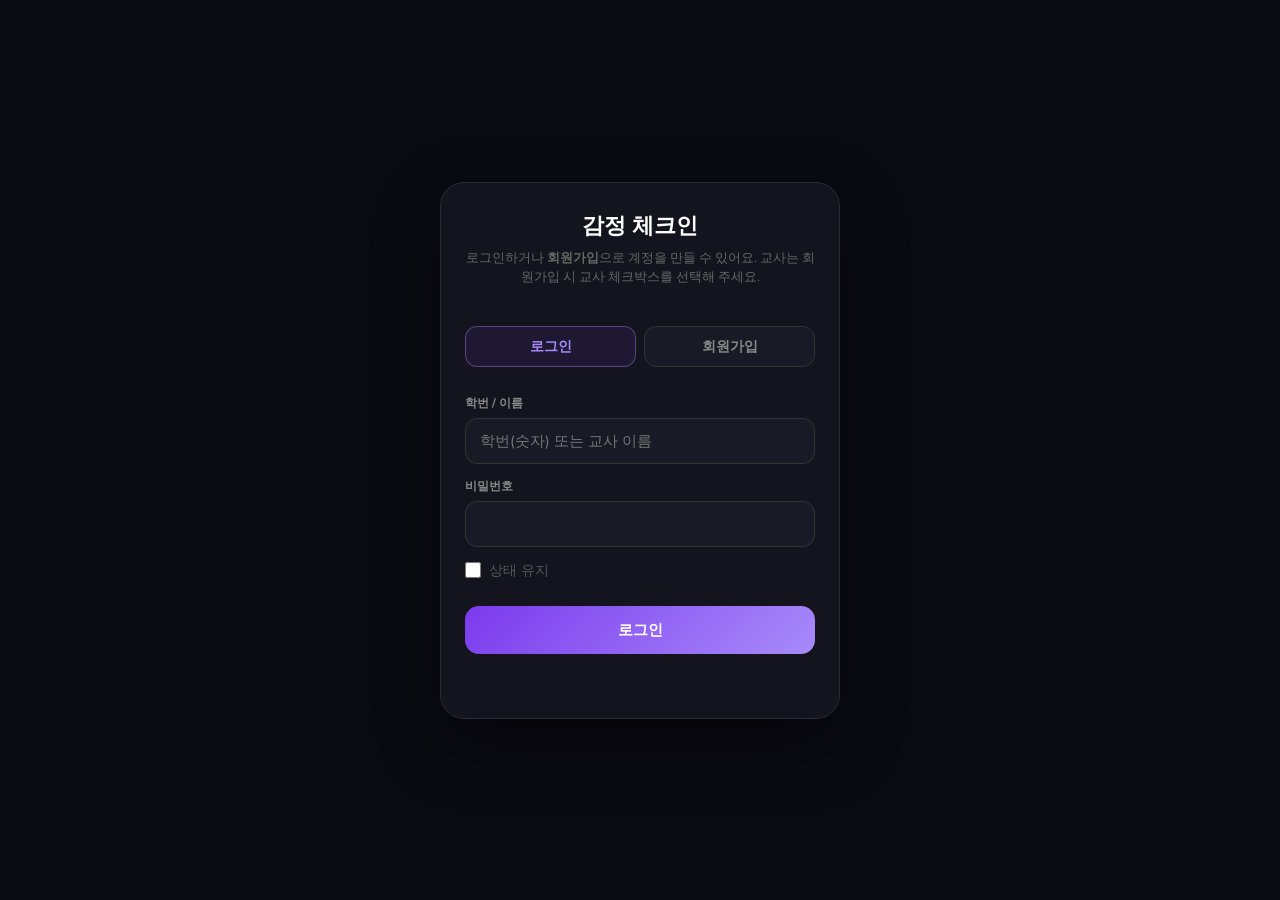
==== commit 14c0fc99: "로그인 시 교사 이름(문자) 입력 허용 - auth.js: 로그인 userId에서 숫자 전용 validateUserId 제거 - index.html: 로그인 라벨·placehold" ====
--- a/index.html
+++ b/index.html
@@ -32,8 +32,8 @@
       </div>
       <div id="auth-panel-login" class="auth-panel">
         <form id="form-login" class="auth-form" autocomplete="on">
-          <label class="auth-label" for="login-userid">학번</label>
-          <input class="auth-input" id="login-userid" autocomplete="username" inputmode="numeric" pattern="\d*" required>
+          <label class="auth-label" for="login-userid">학번 / 이름</label>
+          <input class="auth-input" id="login-userid" autocomplete="username" placeholder="학번(숫자) 또는 교사 이름" required>
           <label class="auth-label" for="login-password">비밀번호</label>
           <input class="auth-input" type="password" id="login-password" autocomplete="current-password" required>
           <label class="auth-check-label">
@@ -47,15 +47,17 @@
         <form id="form-signup" class="auth-form" autocomplete="on">
           <label class="auth-label" for="signup-name">이름</label>
           <input class="auth-input" id="signup-name" maxlength="30" placeholder="홍길동" autocomplete="name" required>
-          <label class="auth-label" for="signup-userid">학번</label>
-          <input class="auth-input" id="signup-userid" maxlength="20" autocomplete="username" inputmode="numeric" pattern="\d*" placeholder="숫자만 입력" required>
+          <div id="signup-userid-wrap">
+            <label class="auth-label" for="signup-userid">학번</label>
+            <input class="auth-input" id="signup-userid" maxlength="20" autocomplete="username" inputmode="numeric" pattern="\d*" placeholder="숫자만 입력" required>
+          </div>
+          <p id="signup-teacher-id-note" class="auth-hint" style="display:none;margin-bottom:10px;">이름이 로그인 아이디로 사용돼요.</p>
           <label class="auth-label" for="signup-password">비밀번호 <span class="auth-hint">(6자 이상)</span></label>
           <input class="auth-input" type="password" id="signup-password" autocomplete="new-password" required>
           <label class="auth-label" for="signup-password2">비밀번호 확인</label>
           <input class="auth-input" type="password" id="signup-password2" autocomplete="new-password" required>
           <label class="auth-check-label">
-            <input type="checkbox" id="signup-is-teacher"
-              onchange="var w=document.getElementById('signup-teacher-code-wrap');w.style.display=this.checked?'block':'none';"> 교사 계정으로 가입
+            <input type="checkbox" id="signup-is-teacher"> 교사 계정으로 가입
           </label>
           <div id="signup-teacher-code-wrap" style="display:none;">
             <label class="auth-label" for="signup-teacher-code">교사 인증코드</label>
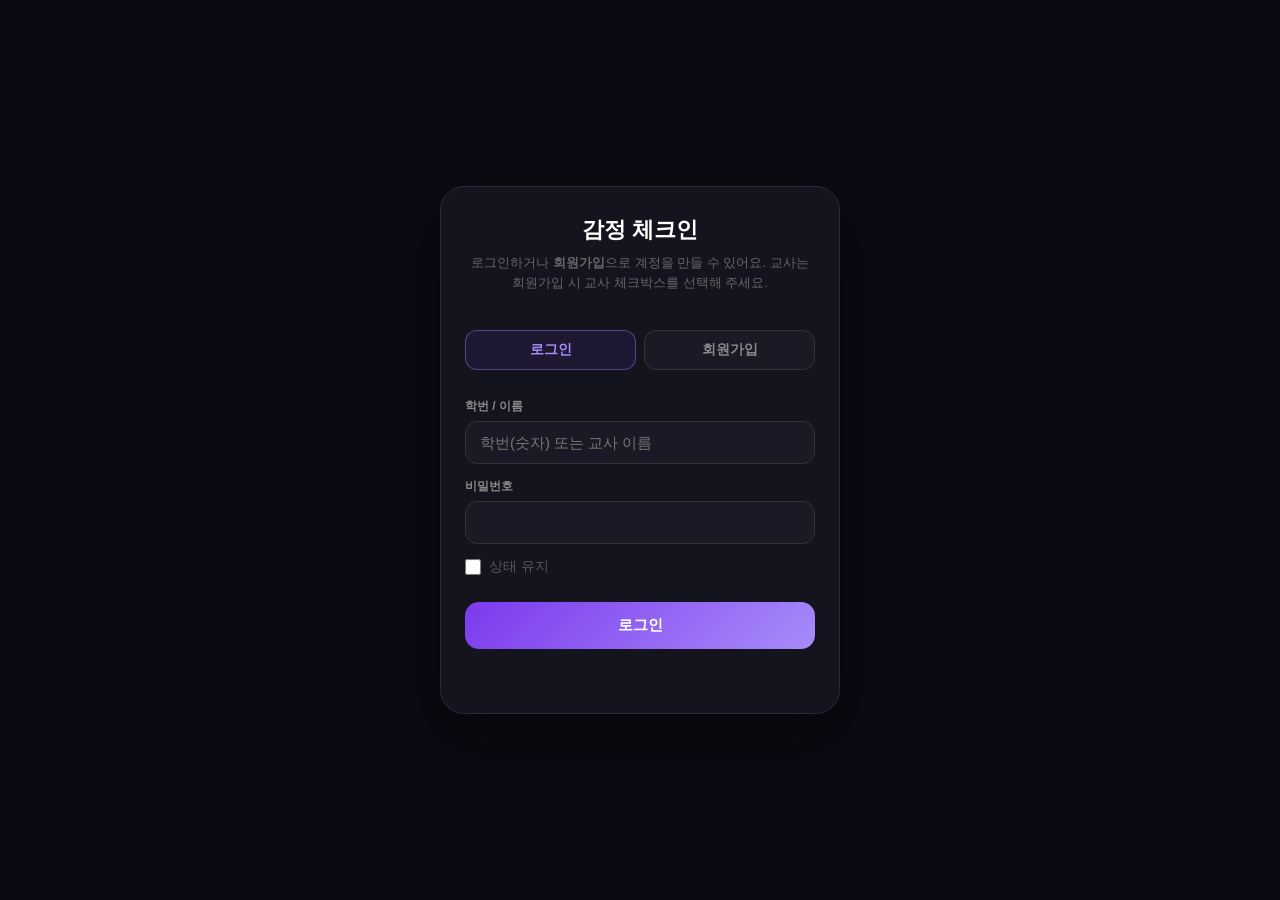
==== commit a1801903: "보안 감사 결과 추가 수정 [Code.gs] - joinClass: 교사가 학생을 자신의 학급에 추가 가능하도록 역할 분기 처리 - leaveClass: 교사가 자신의 학급 학생을" ====
--- a/index.html
+++ b/index.html
@@ -3,6 +3,15 @@
 <head>
   <meta charset="UTF-8">
   <meta name="viewport" content="width=device-width, initial-scale=1.0">
+  <!-- Content Security Policy: 외부 스크립트·스타일 로드 차단, API 서버만 허용 -->
+  <meta http-equiv="Content-Security-Policy"
+        content="default-src 'self';
+                 script-src 'self' 'unsafe-inline';
+                 style-src 'self' 'unsafe-inline';
+                 connect-src 'self' https://script.google.com;
+                 img-src 'self' data:;
+                 font-src 'self';
+                 frame-ancestors 'none';">
   <title>감정 체크인</title>
   <link rel="icon" href="data:image/svg+xml,%3Csvg xmlns='http://www.w3.org/2000/svg' viewBox='0 0 32 32'%3E%3Ctext y='26' font-size='24'%3E💜%3C/text%3E%3C/svg%3E">
   <script>
@@ -86,13 +95,6 @@
     <!-- 홈 화면 -->
     <div class="screen active" id="s-home">
       <div class="scroll-area">
-        <div id="teacher-banner" class="teacher-banner" style="display:none;" role="status">
-          <div class="teacher-banner-inner">
-            <span class="teacher-banner-label">전체 공지</span>
-            <p class="teacher-banner-text" id="teacher-banner-text"></p>
-            <button type="button" class="teacher-banner-close" id="teacher-banner-close" aria-label="닫기">×</button>
-          </div>
-        </div>
         <p class="home-display-name" id="home-display-name"></p>
         <p id="home-class-badge" class="home-class-badge" style="display:none;" role="status"></p>
         <p class="greeting">안녕하세요! 👋</p>
